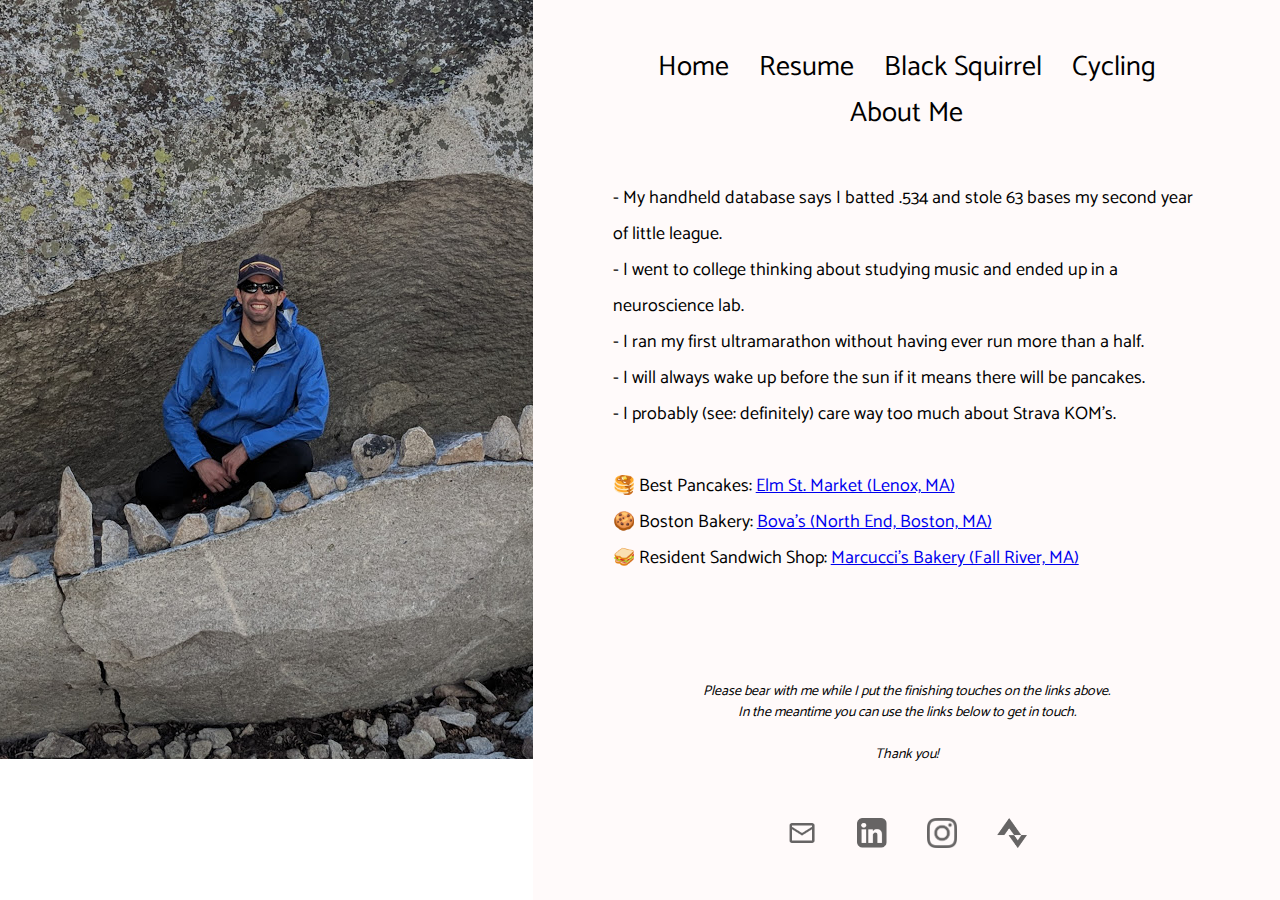
==== bio.html @ ff149ee8 "mobile fixes, link fixes" ====
<html>
<head>
<title>James deMelo - Biography</title>
<meta name="viewport" content="width=device-width, initial-scale=1.0">
<link href='https://fonts.googleapis.com/css?family=Catamaran' rel='stylesheet'>
<link href="styles.css" type="text/css" rel="stylesheet" >
</head>

<body>
<div class="row">
	<div class="col-5 col-m-12 left">
		<!-- This is the left column where the pic goes -->
		<img src="images/jmtshark.jpg" class="img" />
		<!-- The height=100% is the thing that lets it fit screen without scroll bars; the flex shrink above allows it to maintain sizing when adjusting screen size. However it shrinks it beyond repair when belox 600px. Still need a better solution. -->
	</div>

	<div class="col-7 col-m-12 right">
		<div class="navbar">
			<a href="index.html">Home</a>
			<a href="professional.html">Resume</a>
			<a href="blacksquirrel.html">Black&nbsp;Squirrel</a>
			<a href="cycling.html">Cycling</a>
			<a href="bio.html">About&nbsp;Me</a>
		</div>
			<!--
			<div class="headingssub">
				Personal Facts:<p />
			</div>
			-->
		<div class="bodybio">
			- My handheld database says I batted .534 and stole 63 bases my second year of little league.<br />
			- I went to college thinking about studying music and ended up in a neuroscience lab.<br />
			- I ran my first ultramarathon without having ever run more than a half.<br />
			- I will always wake up before the sun if it means there will be pancakes.<br />
			- I probably (see: definitely) care way too much about Strava KOM's.<br /><br />
			🥞 Best Pancakes: <a href="https://goo.gl/maps/KaRKRN7EC112">Elm St. Market (Lenox, MA)</a><br /> 
			🍪 Boston Bakery: <a href="https://goo.gl/maps/CuCxv2SNNc62">Bova's (North End, Boston, MA)</a><br />
			🥪 Resident Sandwich Shop: <a href="https://goo.gl/maps/RQKYXiKhcYQ2">Marcucci's Bakery (Fall River, MA)</a>
		</div>
		<div class="notice">
			Please bear with me while I put the finishing touches on the links above.<br />
			In the meantime you can use the links below to get in touch.<br />
			<br />
			Thank you!
		</div>
		<div class="social">
			<a href="mailto:info@jamesrdemelo.com">
				<img src="images/email.png"></a>
			<a href="https://www.linkedin.com/in/jrdemelo/">
				<img src="images/linkedin.png"></a>
			<a href=https://instagram.com/jrsillythings>
				<img src="images/instagram.png"></a>
			<a href="https://strava.com/athletes/jamescantrun">
				<img src="images/strava4.png"></a>
		</div>
	</div>
</div>
</body>
</html>
---- styles.css ----
* {box-sizing: border-box; }
body {margin: 0 !important; padding: 0 !important; font-family: "Catamaran", "Palatino Linotype", "Book Antiqua", Palatino, serif; }
/* creating the columns for the grid */
@media only screen and (min-width: 769px) {
	.col-1 {width: 8.33%;}
	.col-2 {width: 16.66%;}
	.col-3 {width: 25%;}
	.col-4 {width: 33.33%;}
	.col-5 {width: 41.66%;}
	.col-6 {width: 50%;}
	.col-7 {width: 58.33%;}
	.col-8 {width: 66.66%;}
	.col-9 {width: 75%;}
	.col-10 {width: 83.33%;}
	.col-11 {width: 91.66%;}
	.col-12 {width: 100%;}
	
	.left {float: left; display: flex; background-color: snow; justify-content: center; align-content: center; overflow: hidden; }
	.left img {height: 100%; }
	.leftbs {height: 100%; float: left; display: flex; background-color: snow; justify-content: center; align-items: center; overflow: hidden; }
	.leftbs img {max-height: 450px; max-width: 450px; align-items: center; }
	.right {float: left; display: inline-block; padding: 0% 5% 0% 5%; background-color: snow; justify-content: center; align-items: center; overflow: hidden; }

	.navbar {height: 20%; display: flex; font-size: 28px; flex-wrap: wrap; align-items: center; align-content: center; justify-content: center; text-align: center; }
	.navbar a:link, a:visited {color: black; padding-left: 15px; padding-right: 15px; text-decoration: none; }	
	.navbar a:hover, a:active {color: darkorchid; padding-left: 15px; padding-right: 15px; text-decoration: none; }

	.heading {height: 10%; display: flex; justify-content: center; align-items: center; font-size: 32px; flex-wrap: wrap; color: black; font-weight: normal; }
	.body {height: 50%; display: flex; align-items: center; font-size: 18px; flex-wrap: wrap; color: black line-height: 175%; padding: 0% 2.5% 0% 2.5%;}
	.bodysub {height: 40%; display: flex; justify-content: left; align-items: center; font-size: 18px; flex-wrap: wrap; color: black; line-height: 175%; }
	.bodycyc {height: 40%; display: block; align-items: center; vertical-align: center; font-size: 18px; flex-wrap: wrap; color: black; line-height: 200%; padding: 0% 2.5% 0% 2.5%; }
	.bodybio {height: 50%; display: block; align-items: center; vertical-align: center; font-size: 18px; flex-wrap: wrap; color: black; line-height: 200%; padding: 0% 2.5% 0% 2.5%; }

	.notice {height: 15%; display: flex; font-size: 14px; color: black; font-style: italic; line-height: 150%; align-items:flex-end; justify-content: center; text-align: center; flex-wrap: wrap; }

	.social {height: 15%; display:flex; align-items: center; justify-content: center; text-align: center; }
	.social img {display: flex; padding: 20px 20px 20px 20px; height: 70px; text-align: center; opacity: 0.60; filter: alpha(opacity=60); }
	.social img:hover {opacity: 1.0; filter: alpha(opacity=100); }
	.social a:hover, a:active {padding: 0px 0px 0px 0px; } /*This section here is necessary to overwrite the previous/parent settings for links in this section, otherwise it just goes back and takes the parent settings from the navbar */
}
/* creating the columns for mobile */
@media only screen and (max-width: 768px) {
	.col-m-1 {width: 8.33%;}
	.col-m-2 {width: 16.66%;}
	.col-m-3 {width: 25%;}
	.col-m-4 {width: 33.33%;}
	.col-m-5 {width: 41.66%;}
	.col-m-6 {width: 50%;}
	.col-m-7 {width: 58.33%;}
	.col-m-8 {width: 66.66%;}
	.col-m-9 {width: 75%;}
	.col-m-10 {width: 83.33%;}
	.col-m-11 {width: 91.66%;}
	.col-m-12 {width: 100%;}
	
	.left {display: flex; background-color: snow; justify-content: center; align-items: center; overflow: hidden; }
	.left img {width: 100%; max-height: 280px; object-fit: none; overflow-x: hidden; }
	.leftbs {float: left; display: flex; background-color: snow; justify-content: center; align-items: center; overflow: hidden; }
	.leftbs img {max-height: 280px; align-items: center; }
	.right {float: left; display: inline-block; padding: 2.5% 5% 0% 5%; background-color: snow; justify-content: center; align-items: center; overflow: hidden; }

	.navbar {height: 15%; display: inline-block; font-size: 24px; flex-wrap: wrap; align-items: center; justify-content: center; text-align: center;  }
	.navbar a:link, a:visited {color: black; padding-left: 15px; padding-right: 15px; text-decoration: none; }	
	.navbar a:hover, a:active {color: darkorchid; padding-left: 15px; padding-right: 15px; text-decoration: none; }
	/* Flexbox lets it adjust, align/justify centers everything, flex-wrap allows it to become one column when the page is too small, minwidth doesn't allow it to bleed into one another */

	.heading {height: 10%; display: flex; justify-content: center; align-items: center; font-size: 32px; flex-wrap: wrap; color: black; font-weight: normal; }
	.body {height: 50%; display: inline-table; align-items: center; font-size: 18px; flex-wrap: wrap; color: black line-height: 175%; padding: 2.5% 2.5% 2.5% 2.5%;}

	.notice {height: 15%; display: flex; font-size: 12px; color: black; font-style: italic; line-height: 150%; align-items:flex-end; justify-content: center; text-align: center; flex-wrap: wrap; }

	.social {height: 15%; display: flex; align-items: center; justify-content: center; align-content: center; text-align: center; }
	.social img {padding: 20px 20px 20px 20px; height: 70px; opacity: 0.60; filter: alpha(opacity=60); }
	.social img:hover {opacity: 1.0; filter: alpha(opacity=100); }
	.social a:hover, a:active {padding: 0px 0px 0px 0px; } /*This section here is necessary to overwrite the previous/parent settings for links in this section, otherwise it just goes back and takes the parent settings from the navbar */

}

.row::after {content: ""; clear: both; display: table; }

/* Body of the page here */
.headings {display: block; text-align: left; font-size: 32px; flex-wrap: wrap; color: black; font-weight: normal; line-height: 200%; max-height: 280px}
.headingssub {display: block; text-align: left; font-size: 32px; flex-wrap: wrap; color: black; font-weight: normal; line-height: 200%; max-height: 280px; word-wrap: break-word;}

.bodytextsub {text-align: left; justify-content: left; align-self: center; font-size: 18px; flex-wrap: wrap; color: black; line-height: 175%; }
.bodytextsub img {padding: 10px 20px 10px 20px; height: 300px; text-align: center; }



.flipper {display: inline-block; -moz-transform: scale(-1, 1); -webkit-transform: scale(-1, 1); -o-transform: scale(-1, 1); -ms-transform: scale(-1, 1); transform: scale(-1, 1); }
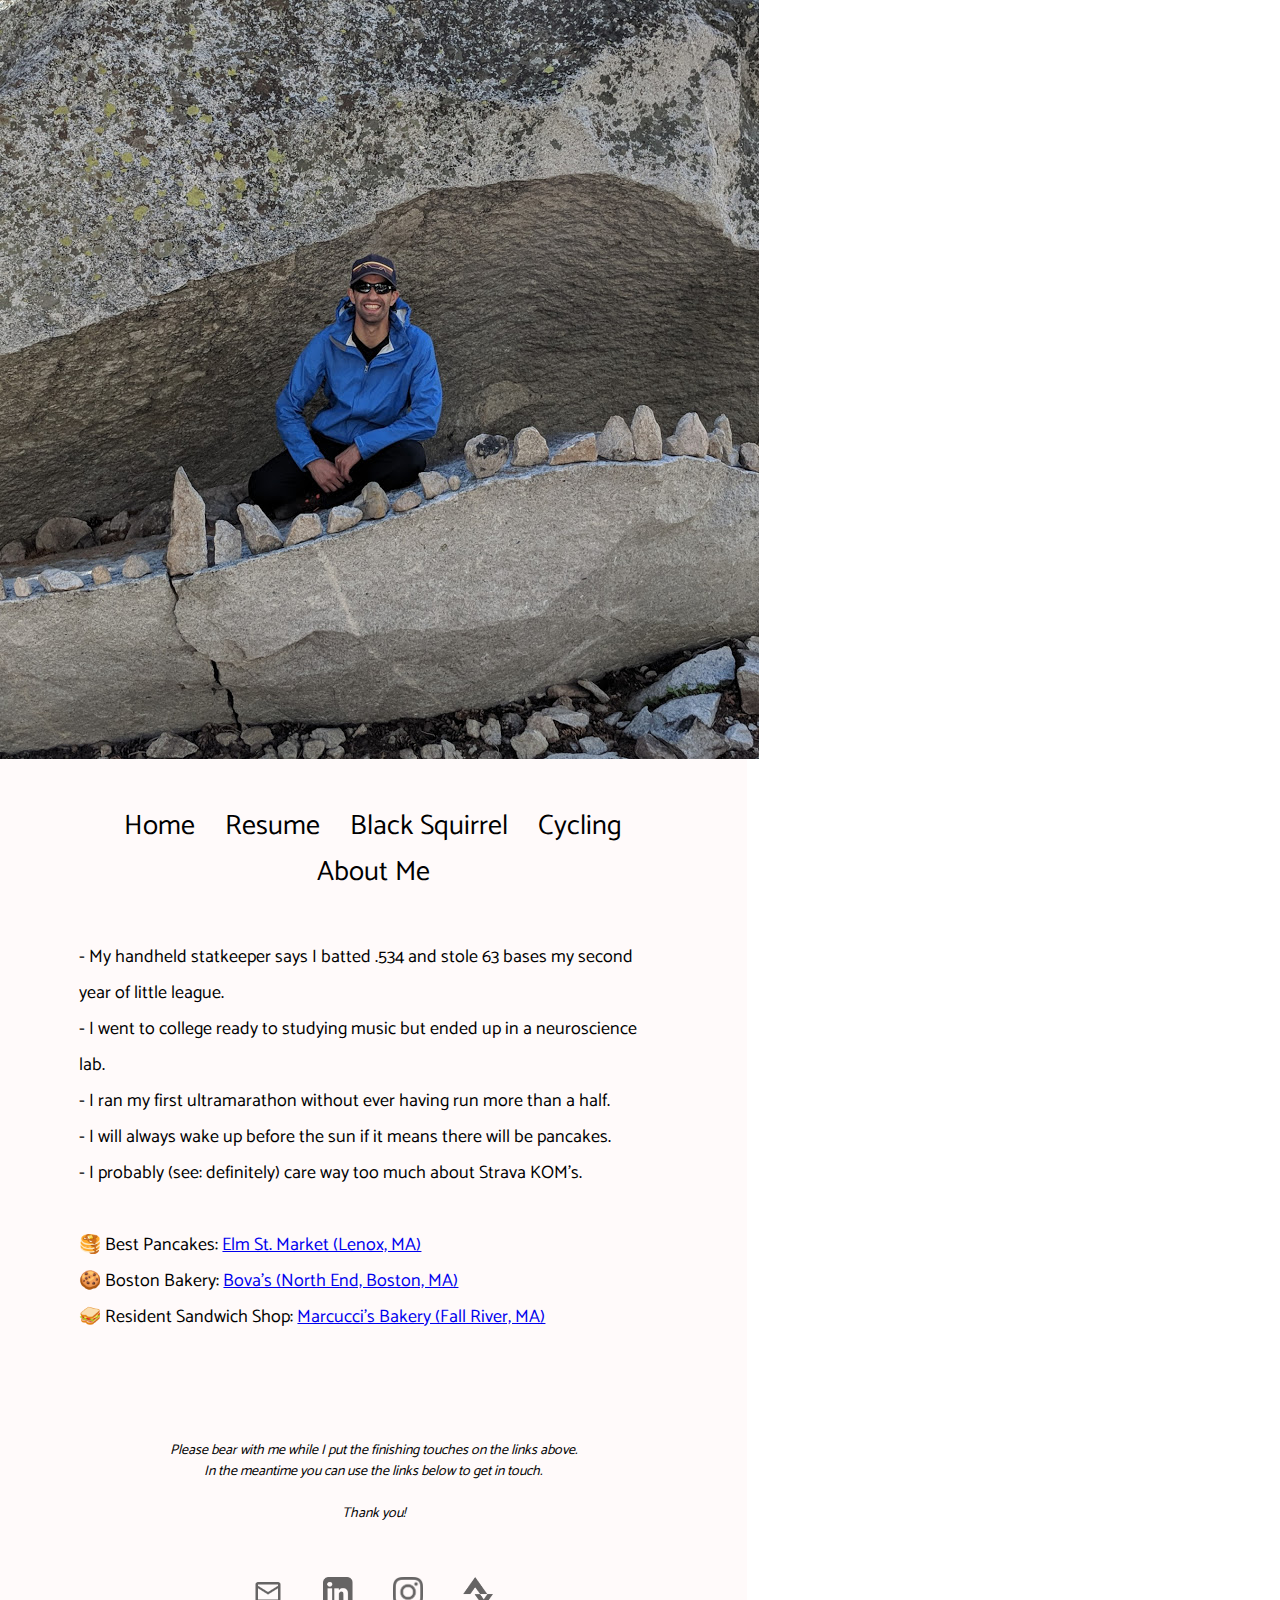
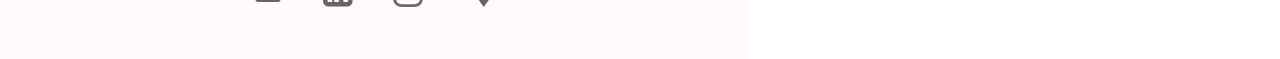
==== commit 723fcd9e: "final mobile v1" ====
--- a/bio.html
+++ b/bio.html
@@ -8,7 +8,7 @@
 
 <body>
 <div class="row">
-	<div class="col-5 col-m-12 left">
+	<div class="col-5 col-m-12 leftbio">
 		<!-- This is the left column where the pic goes -->
 		<img src="images/jmtshark.jpg" class="img" />
 		<!-- The height=100% is the thing that lets it fit screen without scroll bars; the flex shrink above allows it to maintain sizing when adjusting screen size. However it shrinks it beyond repair when belox 600px. Still need a better solution. -->
@@ -28,9 +28,9 @@
 			</div>
 			-->
 		<div class="bodybio">
-			- My handheld database says I batted .534 and stole 63 bases my second year of little league.<br />
-			- I went to college thinking about studying music and ended up in a neuroscience lab.<br />
-			- I ran my first ultramarathon without having ever run more than a half.<br />
+			- My handheld statkeeper says I batted .534 and stole 63 bases my second year of little league.<br />
+			- I went to college ready to studying music but ended up in a neuroscience lab.<br />
+			- I ran my first ultramarathon without ever having run more than a half.<br />
 			- I will always wake up before the sun if it means there will be pancakes.<br />
 			- I probably (see: definitely) care way too much about Strava KOM's.<br /><br />
 			🥞 Best Pancakes: <a href="https://goo.gl/maps/KaRKRN7EC112">Elm St. Market (Lenox, MA)</a><br /> 
--- a/styles.css
+++ b/styles.css
@@ -57,20 +57,28 @@
 	.left img {width: 100%; max-height: 280px; object-fit: none; overflow-x: hidden; }
 	.leftbs {float: left; display: flex; background-color: snow; justify-content: center; align-items: center; overflow: hidden; }
 	.leftbs img {max-height: 280px; align-items: center; }
+	.leftcyc {display: block; background-color: snow; justify-content: center; align-items: center; overflow: hidden; }
+	.leftcyc img {width: 100%; max-height: 280px; object-fit: none; object-position: 44% 12%; overflow-x: hidden; }
+	.leftbio {display: block; background-color: snow; justify-content: center; align-items: center; overflow: hidden; }
+	.leftbio img {width: 100%; max-height: 280px; object-fit: none; object-position: 46% 50%; overflow-x: hidden; }
 	.right {float: left; display: inline-block; padding: 2.5% 5% 0% 5%; background-color: snow; justify-content: center; align-items: center; overflow: hidden; }
 
-	.navbar {height: 15%; display: inline-block; font-size: 24px; flex-wrap: wrap; align-items: center; justify-content: center; text-align: center;  }
+	.navbar {display: block; font-size: 22px; flex-wrap: wrap; align-items: center; justify-content: center; text-align: center; padding-top: 10px; }
 	.navbar a:link, a:visited {color: black; padding-left: 15px; padding-right: 15px; text-decoration: none; }	
 	.navbar a:hover, a:active {color: darkorchid; padding-left: 15px; padding-right: 15px; text-decoration: none; }
 	/* Flexbox lets it adjust, align/justify centers everything, flex-wrap allows it to become one column when the page is too small, minwidth doesn't allow it to bleed into one another */
 
-	.heading {height: 10%; display: flex; justify-content: center; align-items: center; font-size: 32px; flex-wrap: wrap; color: black; font-weight: normal; }
-	.body {height: 50%; display: inline-table; align-items: center; font-size: 18px; flex-wrap: wrap; color: black line-height: 175%; padding: 2.5% 2.5% 2.5% 2.5%;}
+	.heading {height: 10%; display: block; justify-content: center; text-align: center; font-size: 28px; flex-wrap: wrap; color: black; font-weight: normal; padding-top: 5%; }
 
-	.notice {height: 15%; display: flex; font-size: 12px; color: black; font-style: italic; line-height: 150%; align-items:flex-end; justify-content: center; text-align: center; flex-wrap: wrap; }
+	.body {display: flex; align-items: center; font-size: 18px; flex-wrap: wrap; color: black line-height: 175%; padding: 5% 2.5% 2.5% 2.5%;}
+	.bodysub {display: block; align-items: center; font-size: 18px; flex-wrap: wrap; color: black line-height: 175%; padding: 5% 2.5% 2.5% 2.5%;}
+	.bodycyc {display: block; align-items: center; font-size: 18px; flex-wrap: wrap; color: black line-height: 175%; padding: 5% 2.5% 2.5% 2.5%;}
+	.bodybio {display: block; align-items: center; font-size: 18px; flex-wrap: wrap; color: black line-height: 175%; padding: 5% 2.5% 2.5% 2.5%;}
 
-	.social {height: 15%; display: flex; align-items: center; justify-content: center; align-content: center; text-align: center; }
-	.social img {padding: 20px 20px 20px 20px; height: 70px; opacity: 0.60; filter: alpha(opacity=60); }
+	.notice {display: flex; font-size: 12px; color: black; font-style: italic; line-height: 150%; align-items:flex-end; justify-content: center; text-align: center; flex-wrap: wrap; padding-top: 5%; }
+
+	.social {display: flex; align-items: center; justify-content: center; align-content: center; text-align: center; padding-top: 5%; }
+	.social img {padding: 8px 8px 8px 8px; height: 45px; opacity: 0.60; filter: alpha(opacity=60); }
 	.social img:hover {opacity: 1.0; filter: alpha(opacity=100); }
 	.social a:hover, a:active {padding: 0px 0px 0px 0px; } /*This section here is necessary to overwrite the previous/parent settings for links in this section, otherwise it just goes back and takes the parent settings from the navbar */
 
@@ -78,13 +86,13 @@
 
 .row::after {content: ""; clear: both; display: table; }
 
-/* Body of the page here */
+/* Old janky css here
 .headings {display: block; text-align: left; font-size: 32px; flex-wrap: wrap; color: black; font-weight: normal; line-height: 200%; max-height: 280px}
 .headingssub {display: block; text-align: left; font-size: 32px; flex-wrap: wrap; color: black; font-weight: normal; line-height: 200%; max-height: 280px; word-wrap: break-word;}
 
 .bodytextsub {text-align: left; justify-content: left; align-self: center; font-size: 18px; flex-wrap: wrap; color: black; line-height: 175%; }
 .bodytextsub img {padding: 10px 20px 10px 20px; height: 300px; text-align: center; }
-
+ */
 
 
 .flipper {display: inline-block; -moz-transform: scale(-1, 1); -webkit-transform: scale(-1, 1); -o-transform: scale(-1, 1); -ms-transform: scale(-1, 1); transform: scale(-1, 1); }
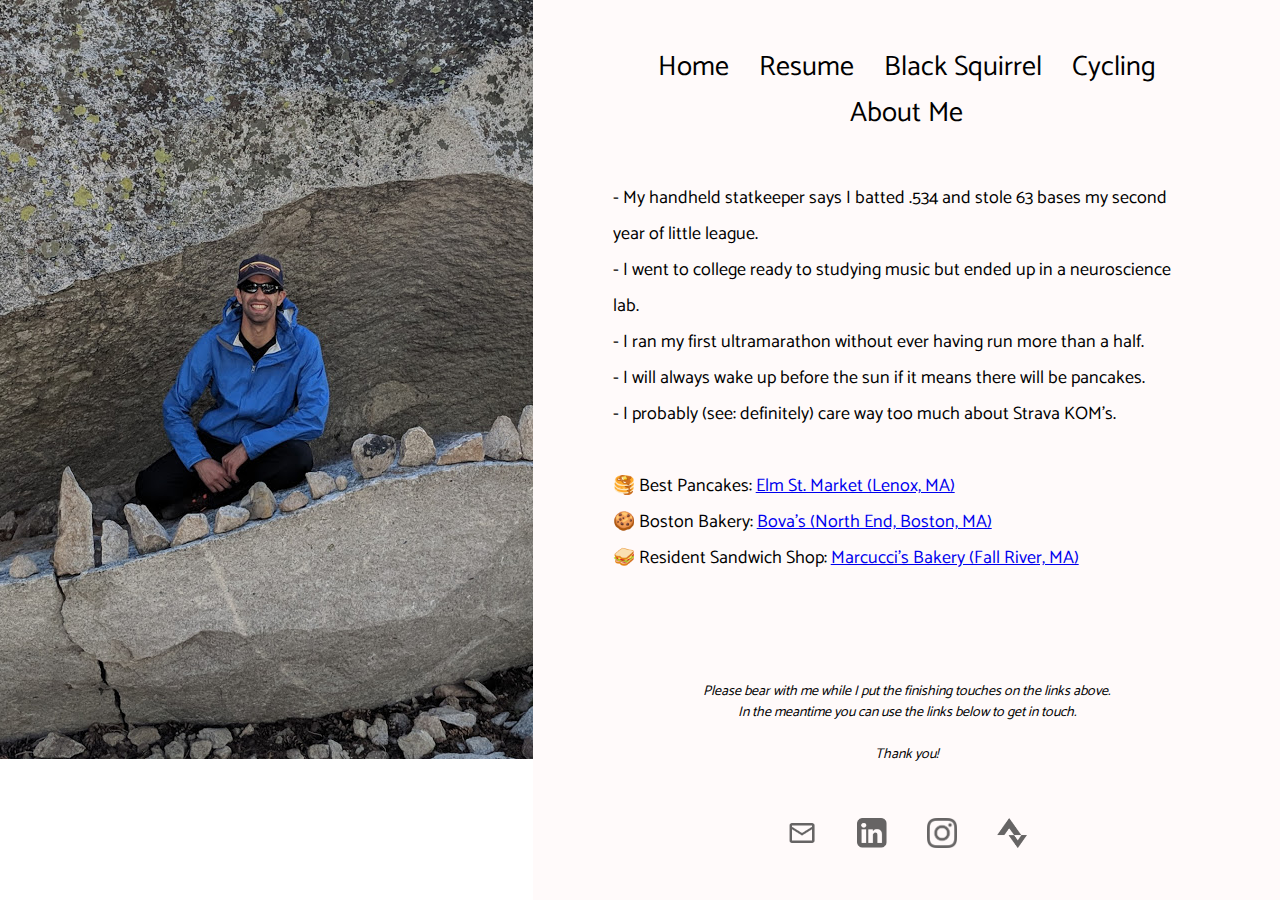
==== commit 24781243: "unbreaking desktop version" ====
--- a/bio.html
+++ b/bio.html
@@ -35,7 +35,7 @@
 			- I probably (see: definitely) care way too much about Strava KOM's.<br /><br />
 			🥞 Best Pancakes: <a href="https://goo.gl/maps/KaRKRN7EC112">Elm St. Market (Lenox, MA)</a><br /> 
 			🍪 Boston Bakery: <a href="https://goo.gl/maps/CuCxv2SNNc62">Bova's (North End, Boston, MA)</a><br />
-			🥪 Resident Sandwich Shop: <a href="https://goo.gl/maps/RQKYXiKhcYQ2">Marcucci's Bakery (Fall River, MA)</a>
+			🥪 Resident Sandwich Shop: <a href="https://goo.gl/maps/RQKYXiKhcYQ2">Marcucci's Bakery (Fall River, MA)</a><br />
 		</div>
 		<div class="notice">
 			Please bear with me while I put the finishing touches on the links above.<br />
--- a/styles.css
+++ b/styles.css
@@ -16,9 +16,13 @@
 	.col-12 {width: 100%;}
 	
 	.left {float: left; display: flex; background-color: snow; justify-content: center; align-content: center; overflow: hidden; }
-	.left img {height: 100%; }
+	.left img {height: 100%; object-fit: cover; }
 	.leftbs {height: 100%; float: left; display: flex; background-color: snow; justify-content: center; align-items: center; overflow: hidden; }
-	.leftbs img {max-height: 450px; max-width: 450px; align-items: center; }
+	.leftbs img {max-height: 450px; max-width: 450px; object-fit: cover; }
+	.leftcyc {float: left; display: flex; background-color: snow; justify-content: center; align-content: center; overflow: hidden; }
+	.leftcyc img {height: 100%; object-fit: cover; }	
+	.leftbio {float: left; display: flex; background-color: snow; justify-content: center; align-content: center; overflow: hidden; }
+	.leftbio img {height: 100%; object-fit: cover; }
 	.right {float: left; display: inline-block; padding: 0% 5% 0% 5%; background-color: snow; justify-content: center; align-items: center; overflow: hidden; }
 
 	.navbar {height: 20%; display: flex; font-size: 28px; flex-wrap: wrap; align-items: center; align-content: center; justify-content: center; text-align: center; }
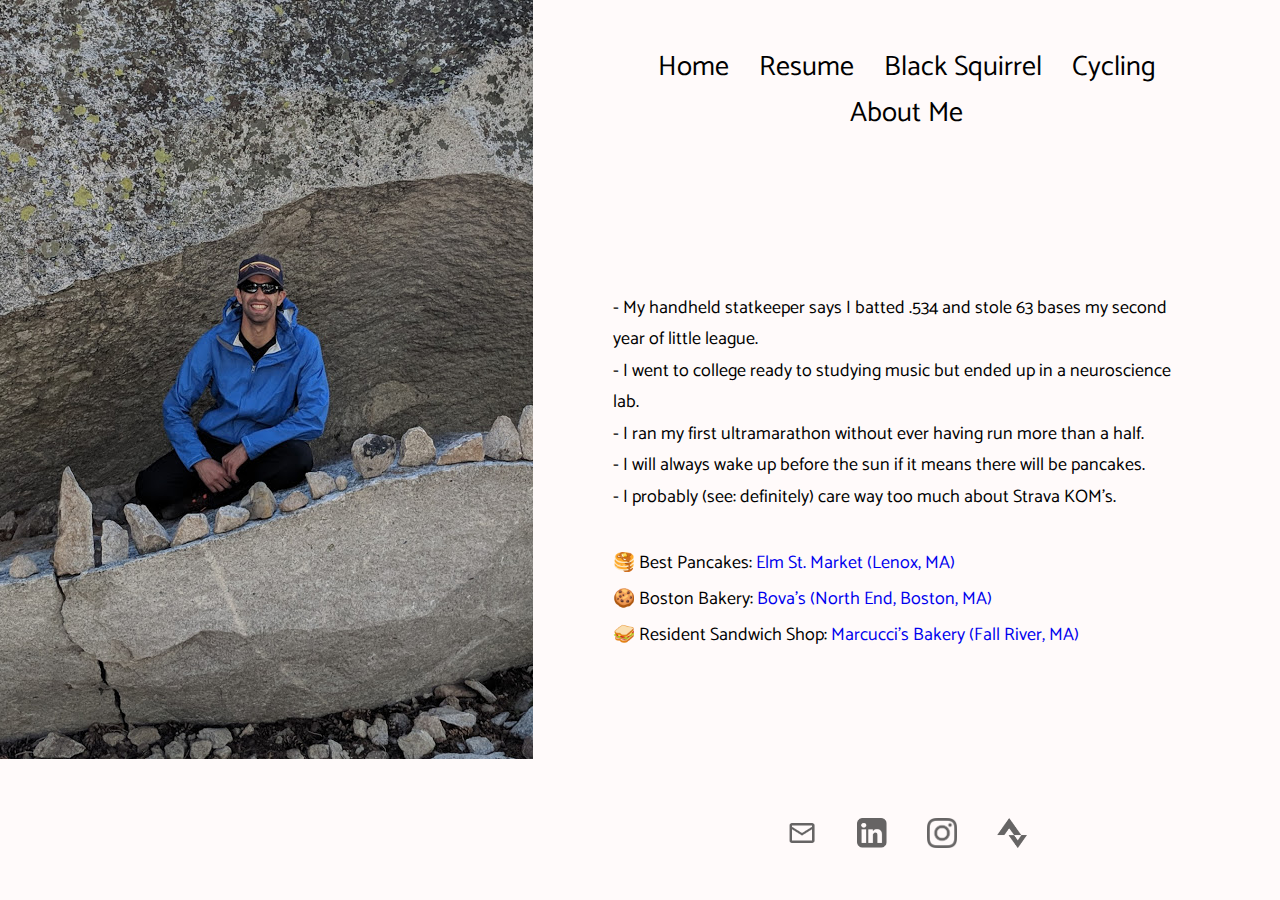
==== commit 0670fa9e: "mobile optimizations" ====
--- a/bio.html
+++ b/bio.html
@@ -33,16 +33,18 @@
 			- I ran my first ultramarathon without ever having run more than a half.<br />
 			- I will always wake up before the sun if it means there will be pancakes.<br />
 			- I probably (see: definitely) care way too much about Strava KOM's.<br /><br />
-			🥞 Best Pancakes: <a href="https://goo.gl/maps/KaRKRN7EC112">Elm St. Market (Lenox, MA)</a><br /> 
+			🥞 Best Pancakes:&nbsp;<a href="https://goo.gl/maps/KaRKRN7EC112">Elm St. Market (Lenox, MA)</a><br />
 			🍪 Boston Bakery: <a href="https://goo.gl/maps/CuCxv2SNNc62">Bova's (North End, Boston, MA)</a><br />
 			🥪 Resident Sandwich Shop: <a href="https://goo.gl/maps/RQKYXiKhcYQ2">Marcucci's Bakery (Fall River, MA)</a><br />
 		</div>
+		<!-- reserved for future notices
 		<div class="notice">
 			Please bear with me while I put the finishing touches on the links above.<br />
 			In the meantime you can use the links below to get in touch.<br />
 			<br />
 			Thank you!
 		</div>
+		-->
 		<div class="social">
 			<a href="mailto:info@jamesrdemelo.com">
 				<img src="images/email.png"></a>
--- a/styles.css
+++ b/styles.css
@@ -30,12 +30,17 @@
 	.navbar a:hover, a:active {color: darkorchid; padding-left: 15px; padding-right: 15px; text-decoration: none; }
 
 	.heading {height: 10%; display: flex; justify-content: center; align-items: center; font-size: 32px; flex-wrap: wrap; color: black; font-weight: normal; }
-	.body {height: 50%; display: flex; align-items: center; font-size: 18px; flex-wrap: wrap; color: black line-height: 175%; padding: 0% 2.5% 0% 2.5%;}
-	.bodysub {height: 40%; display: flex; justify-content: left; align-items: center; font-size: 18px; flex-wrap: wrap; color: black; line-height: 175%; }
-	.bodycyc {height: 40%; display: block; align-items: center; vertical-align: center; font-size: 18px; flex-wrap: wrap; color: black; line-height: 200%; padding: 0% 2.5% 0% 2.5%; }
-	.bodybio {height: 50%; display: block; align-items: center; vertical-align: center; font-size: 18px; flex-wrap: wrap; color: black; line-height: 200%; padding: 0% 2.5% 0% 2.5%; }
+	
+	.body {height: 65%; display: flex; align-items: center; font-size: 18px; flex-wrap: wrap; color: black line-height: 175%; padding: 0% 2.5% 0% 2.5%;}
+	.bodysub {height: 55%; display: flex; justify-content: left; align-items: center; font-size: 18px; flex-wrap: wrap; color: black; line-height: 175%; }
+	.bodysub a {display: contents; }
+	.bodycyc {height: 55%; display: flex; align-items: center; vertical-align: center; font-size: 18px; flex-wrap: wrap; color: black; line-height: 175%; padding: 0% 2.5% 0% 2.5%; }	
+	.bodycyc a {display: contents; line-height: 200%; }
+	.bodybio {height: 65%; display: flex; align-items: center; vertical-align: center; font-size: 18px; flex-wrap: wrap; color: black; line-height: 175%; padding: 0% 2.5% 0% 2.5%; }
+	.bodybio a {display: contents; line-height: 200%; }
 
 	.notice {height: 15%; display: flex; font-size: 14px; color: black; font-style: italic; line-height: 150%; align-items:flex-end; justify-content: center; text-align: center; flex-wrap: wrap; }
+	/* To re-add notices for desktop remove comments in individual files AND SUBTRACT 15% EACH FROM BODY SECTIONS ABOVE */
 
 	.social {height: 15%; display:flex; align-items: center; justify-content: center; text-align: center; }
 	.social img {display: flex; padding: 20px 20px 20px 20px; height: 70px; text-align: center; opacity: 0.60; filter: alpha(opacity=60); }
@@ -76,19 +81,24 @@
 
 	.body {display: flex; align-items: center; font-size: 18px; flex-wrap: wrap; color: black line-height: 175%; padding: 5% 2.5% 2.5% 2.5%;}
 	.bodysub {display: block; align-items: center; font-size: 18px; flex-wrap: wrap; color: black line-height: 175%; padding: 5% 2.5% 2.5% 2.5%;}
+	.bodysub a {display: contents; }
 	.bodycyc {display: block; align-items: center; font-size: 18px; flex-wrap: wrap; color: black line-height: 175%; padding: 5% 2.5% 2.5% 2.5%;}
+	.bodycyc a {line-height: 250%; }
 	.bodybio {display: block; align-items: center; font-size: 18px; flex-wrap: wrap; color: black line-height: 175%; padding: 5% 2.5% 2.5% 2.5%;}
+	.bodybio a {display: block; }
+
 
 	.notice {display: flex; font-size: 12px; color: black; font-style: italic; line-height: 150%; align-items:flex-end; justify-content: center; text-align: center; flex-wrap: wrap; padding-top: 5%; }
+	/* To re-add notices for mobile just remove comments in individual files */
 
 	.social {display: flex; align-items: center; justify-content: center; align-content: center; text-align: center; padding-top: 5%; }
-	.social img {padding: 8px 8px 8px 8px; height: 45px; opacity: 0.60; filter: alpha(opacity=60); }
+	.social img {padding: 18px 18px 18px 18px; height: 64px; opacity: 0.60; filter: alpha(opacity=60); }
 	.social img:hover {opacity: 1.0; filter: alpha(opacity=100); }
 	.social a:hover, a:active {padding: 0px 0px 0px 0px; } /*This section here is necessary to overwrite the previous/parent settings for links in this section, otherwise it just goes back and takes the parent settings from the navbar */
 
 }
-
-.row::after {content: ""; clear: both; display: table; }
+.row {background-color: snow; }
+.row::after {background-color: snow; content: ""; clear: both; display: table; }
 
 /* Old janky css here
 .headings {display: block; text-align: left; font-size: 32px; flex-wrap: wrap; color: black; font-weight: normal; line-height: 200%; max-height: 280px}
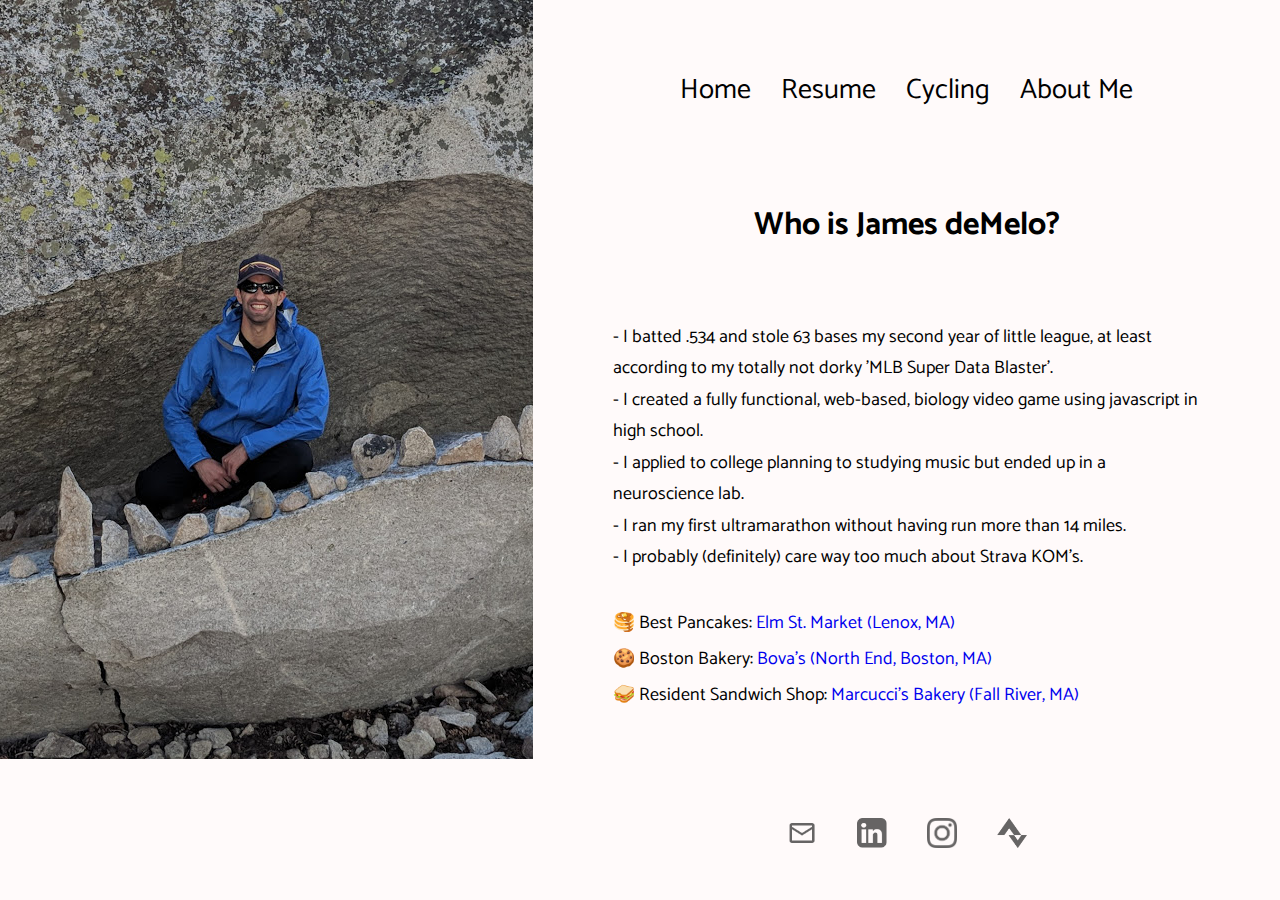
==== commit 413d1ba9: "bsfp editing" ====
--- a/bio.html
+++ b/bio.html
@@ -18,24 +18,22 @@
 		<div class="navbar">
 			<a href="index.html">Home</a>
 			<a href="professional.html">Resume</a>
-			<a href="blacksquirrel.html">Black&nbsp;Squirrel</a>
+			<!-- <a href="blacksquirrel.html">Black&nbsp;Squirrel</a> -->
 			<a href="cycling.html">Cycling</a>
 			<a href="bio.html">About&nbsp;Me</a>
 		</div>
-			<!--
-			<div class="headingssub">
-				Personal Facts:<p />
+			<div class="heading">
+				Who is James deMelo?<p />
 			</div>
-			-->
 		<div class="bodybio">
-			- My handheld statkeeper says I batted .534 and stole 63 bases my second year of little league.<br />
-			- I went to college ready to studying music but ended up in a neuroscience lab.<br />
-			- I ran my first ultramarathon without ever having run more than a half.<br />
-			- I will always wake up before the sun if it means there will be pancakes.<br />
-			- I probably (see: definitely) care way too much about Strava KOM's.<br /><br />
+			- I batted .534 and stole 63 bases my second year of little league, at least according to my totally not dorky 'MLB Super Data Blaster'.<br />
+			- I created a fully functional, web-based, biology video game using javascript in high school.<br />
+			- I applied to college planning to studying music but ended up in a neuroscience lab.<br />
+			- I ran my first ultramarathon without having run more than 14 miles.<br />
+			- I probably (definitely) care way too much about Strava KOM's.<br /><br />
 			🥞 Best Pancakes:&nbsp;<a href="https://goo.gl/maps/KaRKRN7EC112">Elm St. Market (Lenox, MA)</a><br />
-			🍪 Boston Bakery: <a href="https://goo.gl/maps/CuCxv2SNNc62">Bova's (North End, Boston, MA)</a><br />
-			🥪 Resident Sandwich Shop: <a href="https://goo.gl/maps/RQKYXiKhcYQ2">Marcucci's Bakery (Fall River, MA)</a><br />
+			🍪 Boston Bakery:&nbsp;<a href="https://goo.gl/maps/CuCxv2SNNc62">Bova's (North End, Boston, MA)</a><br />
+			🥪 Resident Sandwich Shop:&nbsp;<a href="https://goo.gl/maps/RQKYXiKhcYQ2">Marcucci's Bakery (Fall River, MA)</a><br />
 		</div>
 		<!-- reserved for future notices
 		<div class="notice">
--- a/styles.css
+++ b/styles.css
@@ -27,16 +27,17 @@
 
 	.navbar {height: 20%; display: flex; font-size: 28px; flex-wrap: wrap; align-items: center; align-content: center; justify-content: center; text-align: center; }
 	.navbar a:link, a:visited {color: black; padding-left: 15px; padding-right: 15px; text-decoration: none; }	
-	.navbar a:hover, a:active {color: darkorchid; padding-left: 15px; padding-right: 15px; text-decoration: none; }
+	.navbar a:hover, a:active {color: darkorchid; padding-left: 20px; padding-right: 20px; text-decoration: none; }
+	/* CHANGE BACK TO 15px WHEN YOU RE ADD BSFP - */
 
-	.heading {height: 10%; display: flex; justify-content: center; align-items: center; font-size: 32px; flex-wrap: wrap; color: black; font-weight: normal; }
+	.heading {height: 10%; display: flex; justify-content: center; align-items: center; font-size: 32px; flex-wrap: wrap; color: black; font-weight: bold; }
 	
 	.body {height: 65%; display: flex; align-items: center; font-size: 18px; flex-wrap: wrap; color: black line-height: 175%; padding: 0% 2.5% 0% 2.5%;}
 	.bodysub {height: 55%; display: flex; justify-content: left; align-items: center; font-size: 18px; flex-wrap: wrap; color: black; line-height: 175%; }
-	.bodysub a {display: contents; }
+	.bodysub a {display: contents; line-height: 250%; }
 	.bodycyc {height: 55%; display: flex; align-items: center; vertical-align: center; font-size: 18px; flex-wrap: wrap; color: black; line-height: 175%; padding: 0% 2.5% 0% 2.5%; }	
 	.bodycyc a {display: contents; line-height: 200%; }
-	.bodybio {height: 65%; display: flex; align-items: center; vertical-align: center; font-size: 18px; flex-wrap: wrap; color: black; line-height: 175%; padding: 0% 2.5% 0% 2.5%; }
+	.bodybio {height: 55%; display: flex; align-items: center; vertical-align: center; font-size: 18px; flex-wrap: wrap; color: black; line-height: 175%; padding: 0% 2.5% 0% 2.5%; }
 	.bodybio a {display: contents; line-height: 200%; }
 
 	.notice {height: 15%; display: flex; font-size: 14px; color: black; font-style: italic; line-height: 150%; align-items:flex-end; justify-content: center; text-align: center; flex-wrap: wrap; }
@@ -72,16 +73,16 @@
 	.leftbio img {width: 100%; max-height: 280px; object-fit: none; object-position: 46% 50%; overflow-x: hidden; }
 	.right {float: left; display: inline-block; padding: 2.5% 5% 0% 5%; background-color: snow; justify-content: center; align-items: center; overflow: hidden; }
 
-	.navbar {display: block; font-size: 22px; flex-wrap: wrap; align-items: center; justify-content: center; text-align: center; padding-top: 10px; }
-	.navbar a:link, a:visited {color: black; padding-left: 15px; padding-right: 15px; text-decoration: none; }	
-	.navbar a:hover, a:active {color: darkorchid; padding-left: 15px; padding-right: 15px; text-decoration: none; }
-	/* Flexbox lets it adjust, align/justify centers everything, flex-wrap allows it to become one column when the page is too small, minwidth doesn't allow it to bleed into one another */
+	.navbar {display: block; font-size: 24px; flex-wrap: wrap; align-items: center; justify-content: center; text-align: center; padding-top: 10px; }
+	.navbar a:link, a:visited {color: black; padding-left: 20px; padding-right: 20px; text-decoration: none; }	
+	.navbar a:hover, a:active {color: darkorchid; padding-left: 20px; padding-right: 20px; text-decoration: none; }
+	/* CHANGE BACK TO 15px WHEN YOU RE ADD BSFP - Flexbox lets it adjust, align/justify centers everything, flex-wrap allows it to become one column when the page is too small, minwidth doesn't allow it to bleed into one another */
 
-	.heading {height: 10%; display: block; justify-content: center; text-align: center; font-size: 28px; flex-wrap: wrap; color: black; font-weight: normal; padding-top: 5%; }
+	.heading {height: 10%; display: block; justify-content: center; text-align: center; font-size: 28px; flex-wrap: wrap; color: black; font-weight: bold; padding-top: 5%; }
 
 	.body {display: flex; align-items: center; font-size: 18px; flex-wrap: wrap; color: black line-height: 175%; padding: 5% 2.5% 2.5% 2.5%;}
 	.bodysub {display: block; align-items: center; font-size: 18px; flex-wrap: wrap; color: black line-height: 175%; padding: 5% 2.5% 2.5% 2.5%;}
-	.bodysub a {display: contents; }
+	.bodysub a {display: contents; line-height: 250%; }
 	.bodycyc {display: block; align-items: center; font-size: 18px; flex-wrap: wrap; color: black line-height: 175%; padding: 5% 2.5% 2.5% 2.5%;}
 	.bodycyc a {line-height: 250%; }
 	.bodybio {display: block; align-items: center; font-size: 18px; flex-wrap: wrap; color: black line-height: 175%; padding: 5% 2.5% 2.5% 2.5%;}
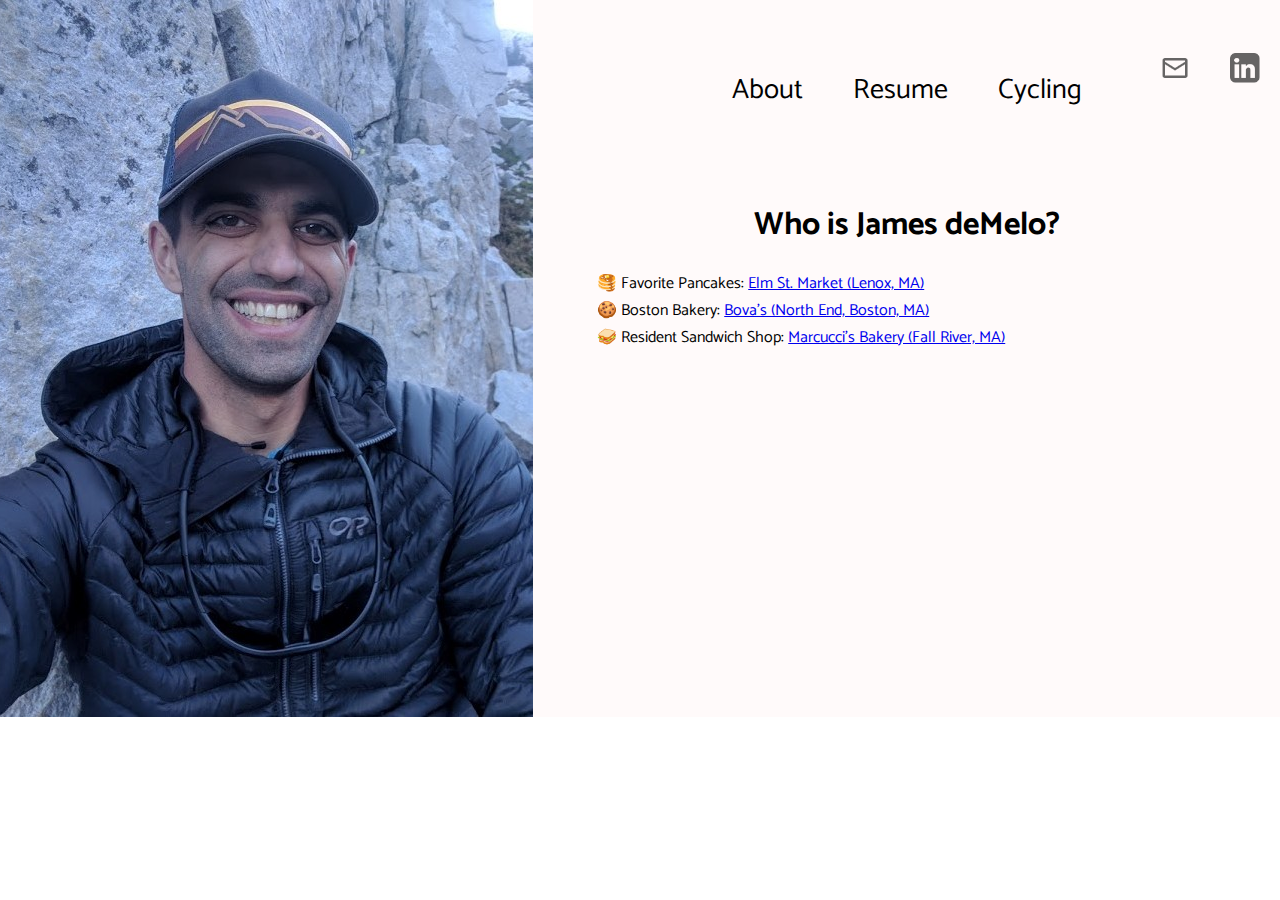
==== commit 7deaf0e5: "Re-org" ====
--- a/bio.html
+++ b/bio.html
@@ -16,25 +16,28 @@
 
 	<div class="col-7 col-m-12 right">
 		<div class="navbar">
-			<a href="index.html">Home</a>
+			<a href="index.html">About</a>
 			<a href="professional.html">Resume</a>
 			<!-- <a href="blacksquirrel.html">Black&nbsp;Squirrel</a> -->
 			<a href="cycling.html">Cycling</a>
-			<a href="bio.html">About&nbsp;Me</a>
+			<!-- <a href="bio.html">About&nbsp;Me</a> -->
 		</div>
+
 			<div class="heading">
 				Who is James deMelo?<p />
 			</div>
+			<!-- holding everyting out for editing 
 		<div class="bodybio">
 			- I batted .534 and stole 63 bases my second year of little league, at least according to my totally not dorky 'MLB Super Data Blaster'.<br />
 			- I created a fully functional, web-based, biology video game using javascript in high school.<br />
 			- I applied to college planning to studying music but ended up in a neuroscience lab.<br />
 			- I ran my first ultramarathon without having run more than 14 miles.<br />
-			- I probably (definitely) care way too much about Strava KOM's.<br /><br />
-			🥞 Best Pancakes:&nbsp;<a href="https://goo.gl/maps/KaRKRN7EC112">Elm St. Market (Lenox, MA)</a><br />
+			- I probably (definitely) care way too much about Strava KOM's.<br /><br /> -->
+			🥞 Favorite Pancakes:&nbsp;<a href="https://goo.gl/maps/KaRKRN7EC112">Elm St. Market (Lenox, MA)</a><br />
 			🍪 Boston Bakery:&nbsp;<a href="https://goo.gl/maps/CuCxv2SNNc62">Bova's (North End, Boston, MA)</a><br />
 			🥪 Resident Sandwich Shop:&nbsp;<a href="https://goo.gl/maps/RQKYXiKhcYQ2">Marcucci's Bakery (Fall River, MA)</a><br />
 		</div>
+
 		<!-- reserved for future notices
 		<div class="notice">
 			Please bear with me while I put the finishing touches on the links above.<br />
--- a/styles.css
+++ b/styles.css
@@ -8,7 +8,7 @@
 	.col-4 {width: 33.33%;}
 	.col-5 {width: 41.66%;}
 	.col-6 {width: 50%;}
-	.col-7 {width: 58.33%;}
+	.col-7 {width: 58.33%;} 
 	.col-8 {width: 66.66%;}
 	.col-9 {width: 75%;}
 	.col-10 {width: 83.33%;}
@@ -20,20 +20,20 @@
 	.leftbs {height: 100%; float: left; display: flex; background-color: snow; justify-content: center; align-items: center; overflow: hidden; }
 	.leftbs img {max-height: 450px; max-width: 450px; object-fit: cover; }
 	.leftcyc {float: left; display: flex; background-color: snow; justify-content: center; align-content: center; overflow: hidden; }
-	.leftcyc img {height: 100%; object-fit: cover; }	
+	.leftcyc img {height: 100%; object-fit: cover; object-position: 44% 50%;}
 	.leftbio {float: left; display: flex; background-color: snow; justify-content: center; align-content: center; overflow: hidden; }
-	.leftbio img {height: 100%; object-fit: cover; }
+	.leftbio img {height: 100%; object-fit: cover; object-position: 44% 60%; }
 	.right {float: left; display: inline-block; padding: 0% 5% 0% 5%; background-color: snow; justify-content: center; align-items: center; overflow: hidden; }
 
 	.navbar {height: 20%; display: flex; font-size: 28px; flex-wrap: wrap; align-items: center; align-content: center; justify-content: center; text-align: center; }
-	.navbar a:link, a:visited {color: black; padding-left: 15px; padding-right: 15px; text-decoration: none; }	
-	.navbar a:hover, a:active {color: darkorchid; padding-left: 20px; padding-right: 20px; text-decoration: none; }
+	.navbar a:link, a:visited {color: black; padding-left: 25px; padding-right: 25px; text-decoration: none; }	
+	.navbar a:hover, a:active {color: darkorchid; padding-left: 25px; padding-right: 25px; text-decoration: none; }
 	/* CHANGE BACK TO 15px WHEN YOU RE ADD BSFP - */
 
 	.heading {height: 10%; display: flex; justify-content: center; align-items: center; font-size: 32px; flex-wrap: wrap; color: black; font-weight: bold; }
 	
 	.body {height: 65%; display: flex; align-items: center; font-size: 18px; flex-wrap: wrap; color: black line-height: 175%; padding: 0% 2.5% 0% 2.5%;}
-	.bodysub {height: 55%; display: flex; justify-content: left; align-items: center; font-size: 18px; flex-wrap: wrap; color: black; line-height: 175%; }
+	.bodysub {height: 55%; display: flex; justify-content: left; align-items: center; font-size: 18px; flex-wrap: wrap; color: black; line-height: 175%;  padding: 0% 2.5% 0% 2.5%; }
 	.bodysub a {display: contents; line-height: 250%; }
 	.bodycyc {height: 55%; display: flex; align-items: center; vertical-align: center; font-size: 18px; flex-wrap: wrap; color: black; line-height: 175%; padding: 0% 2.5% 0% 2.5%; }	
 	.bodycyc a {display: contents; line-height: 200%; }
@@ -68,9 +68,9 @@
 	.leftbs {float: left; display: flex; background-color: snow; justify-content: center; align-items: center; overflow: hidden; }
 	.leftbs img {max-height: 280px; align-items: center; }
 	.leftcyc {display: block; background-color: snow; justify-content: center; align-items: center; overflow: hidden; }
-	.leftcyc img {width: 100%; max-height: 280px; object-fit: none; object-position: 44% 12%; overflow-x: hidden; }
+	.leftcyc img {width: 100%; max-height: 280px; object-fit: none; object-position: 51% 43%; overflow-x: hidden; }
 	.leftbio {display: block; background-color: snow; justify-content: center; align-items: center; overflow: hidden; }
-	.leftbio img {width: 100%; max-height: 280px; object-fit: none; object-position: 46% 50%; overflow-x: hidden; }
+	.leftbio img {width: 100%; max-height: 280px; object-fit: none; object-position: 48% 26%; overflow-x: hidden; }
 	.right {float: left; display: inline-block; padding: 2.5% 5% 0% 5%; background-color: snow; justify-content: center; align-items: center; overflow: hidden; }
 
 	.navbar {display: block; font-size: 24px; flex-wrap: wrap; align-items: center; justify-content: center; text-align: center; padding-top: 10px; }
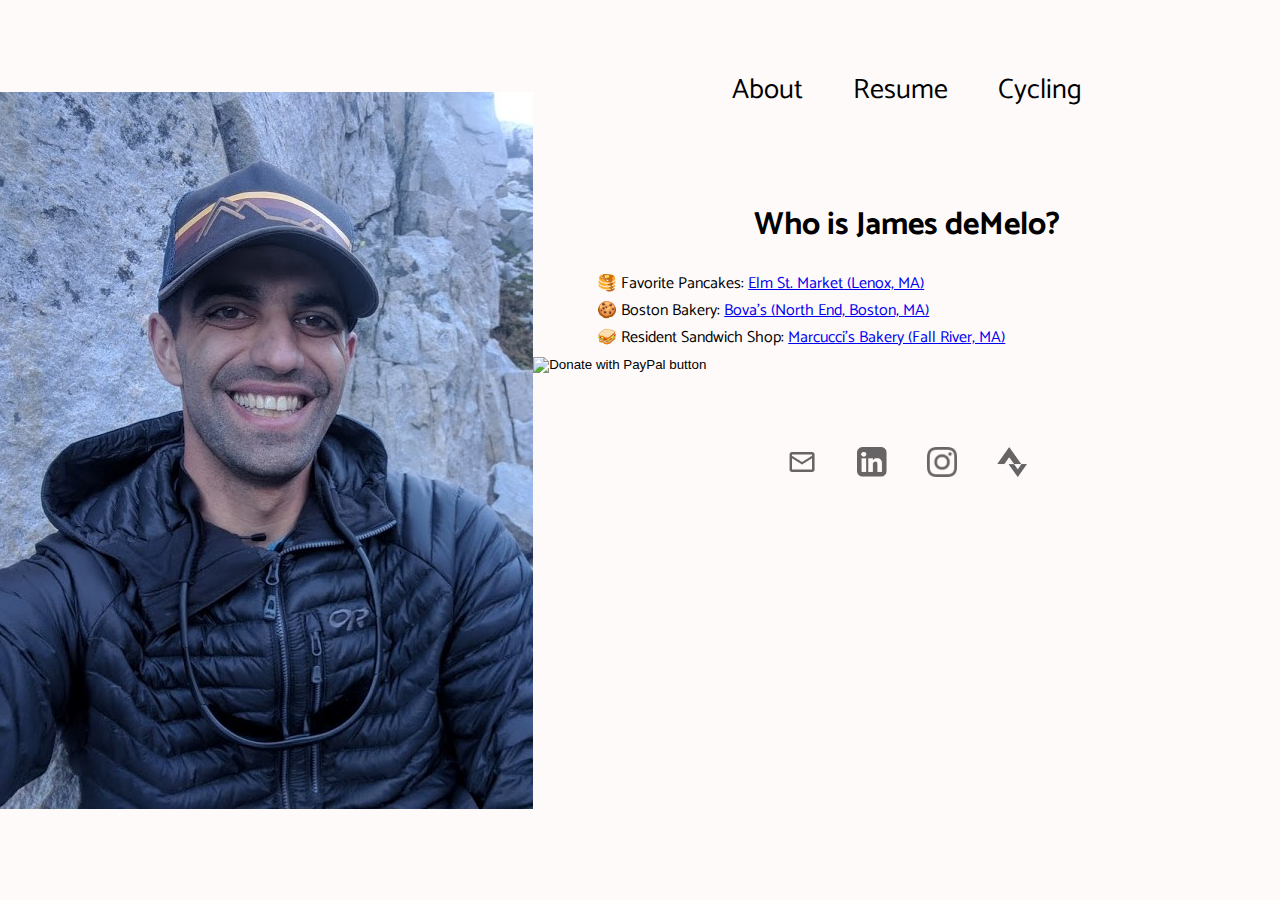
==== commit 144d06b0: "Update bio.html" ====
--- a/bio.html
+++ b/bio.html
@@ -37,7 +37,13 @@
 			🍪 Boston Bakery:&nbsp;<a href="https://goo.gl/maps/CuCxv2SNNc62">Bova's (North End, Boston, MA)</a><br />
 			🥪 Resident Sandwich Shop:&nbsp;<a href="https://goo.gl/maps/RQKYXiKhcYQ2">Marcucci's Bakery (Fall River, MA)</a><br />
 		</div>
-
+		<div class="paypaltest">
+			<form action="https://www.paypal.com/donate" method="post" target="_top">
+				<input type="hidden" name="hosted_button_id" value="VZDG3XS7KDUME" />
+				<input type="image" src="https://www.paypalobjects.com/en_US/i/btn/btn_donate_LG.gif" border="0" name="submit" title="PayPal - The safer, easier way to pay online!" alt="Donate with PayPal button" />
+				<img alt="" border="0" src="https://www.paypal.com/en_US/i/scr/pixel.gif" width="1" height="1" />
+			</form>
+		</div>	
 		<!-- reserved for future notices
 		<div class="notice">
 			Please bear with me while I put the finishing touches on the links above.<br />
--- a/styles.css
+++ b/styles.css
@@ -1,5 +1,5 @@
 * {box-sizing: border-box; }
-body {margin: 0 !important; padding: 0 !important; font-family: "Catamaran", "Palatino Linotype", "Book Antiqua", Palatino, serif; }
+body {margin: 0 !important; padding: 0 !important; font-family: "Catamaran","Palatino Linotype", "Book Antiqua", Palatino, sans-serif; }
 /* creating the columns for the grid */
 @media only screen and (min-width: 769px) {
 	.col-1 {width: 8.33%;}
@@ -15,14 +15,14 @@
 	.col-11 {width: 91.66%;}
 	.col-12 {width: 100%;}
 	
-	.left {float: left; display: flex; background-color: snow; justify-content: center; align-content: center; overflow: hidden; }
-	.left img {height: 100%; object-fit: cover; }
-	.leftbs {height: 100%; float: left; display: flex; background-color: snow; justify-content: center; align-items: center; overflow: hidden; }
+	.left {float: left; display: grid; height: 100%; background-color: snow; justify-content: center; align-content: center; overflow: hidden; }
+	.left img {object-fit: cover; }
+	.leftbs {height: 100%; float: left; display: grid; background-color: snow; justify-content: center; align-items: center; overflow: hidden; }
 	.leftbs img {max-height: 450px; max-width: 450px; object-fit: cover; }
-	.leftcyc {float: left; display: flex; background-color: snow; justify-content: center; align-content: center; overflow: hidden; }
-	.leftcyc img {height: 100%; object-fit: cover; object-position: 44% 50%;}
-	.leftbio {float: left; display: flex; background-color: snow; justify-content: center; align-content: center; overflow: hidden; }
-	.leftbio img {height: 100%; object-fit: cover; object-position: 44% 60%; }
+	.leftcyc {float: left; display: inline-flex; height: 100%; background-color: snow; justify-content: center; align-content: center; overflow: hidden; }
+	.leftcyc img {height: auto; object-fit: contain; object-position: 50% 70%;}
+	.leftbio {float: left; display: grid; height: 100%; background-color: snow; justify-content: center; align-content: center; overflow: hidden; }
+	.leftbio img {object-fit: cover; object-position: 44% 60%; }
 	.right {float: left; display: inline-block; padding: 0% 5% 0% 5%; background-color: snow; justify-content: center; align-items: center; overflow: hidden; }
 
 	.navbar {height: 20%; display: flex; font-size: 28px; flex-wrap: wrap; align-items: center; align-content: center; justify-content: center; text-align: center; }
@@ -31,7 +31,9 @@
 	/* CHANGE BACK TO 15px WHEN YOU RE ADD BSFP - */
 
 	.heading {height: 10%; display: flex; justify-content: center; align-items: center; font-size: 32px; flex-wrap: wrap; color: black; font-weight: bold; }
-	
+	.headingc19 {height: 30%; display: flex; justify-content: center; align-items: center; font-size: 48px; flex-wrap: wrap; color: red; font-weight: bold; text-align: center; font-family: Catamaran Black; }
+
+
 	.body {height: 65%; display: flex; align-items: center; font-size: 18px; flex-wrap: wrap; color: black line-height: 175%; padding: 0% 2.5% 0% 2.5%;}
 	.bodysub {height: 55%; display: flex; justify-content: left; align-items: center; font-size: 18px; flex-wrap: wrap; color: black; line-height: 175%;  padding: 0% 2.5% 0% 2.5%; }
 	.bodysub a {display: contents; line-height: 250%; }
@@ -39,6 +41,8 @@
 	.bodycyc a {display: contents; line-height: 200%; }
 	.bodybio {height: 55%; display: flex; align-items: center; vertical-align: center; font-size: 18px; flex-wrap: wrap; color: black; line-height: 175%; padding: 0% 2.5% 0% 2.5%; }
 	.bodybio a {display: contents; line-height: 200%; }
+	.bodyc19 {height: 55%; display: flex; align-items: center; vertical-align: top; font-size: 24px; flex-wrap: wrap; color: black; line-height: 150%; padding: 0% 2.5% 0% 2.5%; }
+	.bodyc19 a {width: 100%; display: contents; line-height: 400%; text-align: center; }
 
 	.notice {height: 15%; display: flex; font-size: 14px; color: black; font-style: italic; line-height: 150%; align-items:flex-end; justify-content: center; text-align: center; flex-wrap: wrap; }
 	/* To re-add notices for desktop remove comments in individual files AND SUBTRACT 15% EACH FROM BODY SECTIONS ABOVE */
@@ -68,7 +72,7 @@
 	.leftbs {float: left; display: flex; background-color: snow; justify-content: center; align-items: center; overflow: hidden; }
 	.leftbs img {max-height: 280px; align-items: center; }
 	.leftcyc {display: block; background-color: snow; justify-content: center; align-items: center; overflow: hidden; }
-	.leftcyc img {width: 100%; max-height: 280px; object-fit: none; object-position: 51% 43%; overflow-x: hidden; }
+	.leftcyc img {width: 100%; max-height: 280px; object-fit: none; object-position: 47% 8%; overflow-x: hidden; }
 	.leftbio {display: block; background-color: snow; justify-content: center; align-items: center; overflow: hidden; }
 	.leftbio img {width: 100%; max-height: 280px; object-fit: none; object-position: 48% 26%; overflow-x: hidden; }
 	.right {float: left; display: inline-block; padding: 2.5% 5% 0% 5%; background-color: snow; justify-content: center; align-items: center; overflow: hidden; }
@@ -79,6 +83,7 @@
 	/* CHANGE BACK TO 15px WHEN YOU RE ADD BSFP - Flexbox lets it adjust, align/justify centers everything, flex-wrap allows it to become one column when the page is too small, minwidth doesn't allow it to bleed into one another */
 
 	.heading {height: 10%; display: block; justify-content: center; text-align: center; font-size: 28px; flex-wrap: wrap; color: black; font-weight: bold; padding-top: 5%; }
+	.headingc19 {height: 30%; display: flex; justify-content: center; align-items: center; font-size: 28px; flex-wrap: wrap; color: red; font-weight: bold; text-align: center; font-family: Catamaran Black; }
 
 	.body {display: flex; align-items: center; font-size: 18px; flex-wrap: wrap; color: black line-height: 175%; padding: 5% 2.5% 2.5% 2.5%;}
 	.bodysub {display: block; align-items: center; font-size: 18px; flex-wrap: wrap; color: black line-height: 175%; padding: 5% 2.5% 2.5% 2.5%;}
@@ -87,6 +92,9 @@
 	.bodycyc a {line-height: 250%; }
 	.bodybio {display: block; align-items: center; font-size: 18px; flex-wrap: wrap; color: black line-height: 175%; padding: 5% 2.5% 2.5% 2.5%;}
 	.bodybio a {display: block; }
+	.photocredits a {display: block; color: gray; font-size: 14px; }
+	.bodyc19 {height: 55%; display: flex; align-items: top; justify-content: center; flex-direction: column; font-size: 18px; flex-wrap: wrap; color: black; line-height: 150%; padding: 0% 2.5% 0% 2.5%; }
+	.bodyc19 a {width: 100%; display: contents; line-height: 400%; text-align: center; }
 
 
 	.notice {display: flex; font-size: 12px; color: black; font-style: italic; line-height: 150%; align-items:flex-end; justify-content: center; text-align: center; flex-wrap: wrap; padding-top: 5%; }
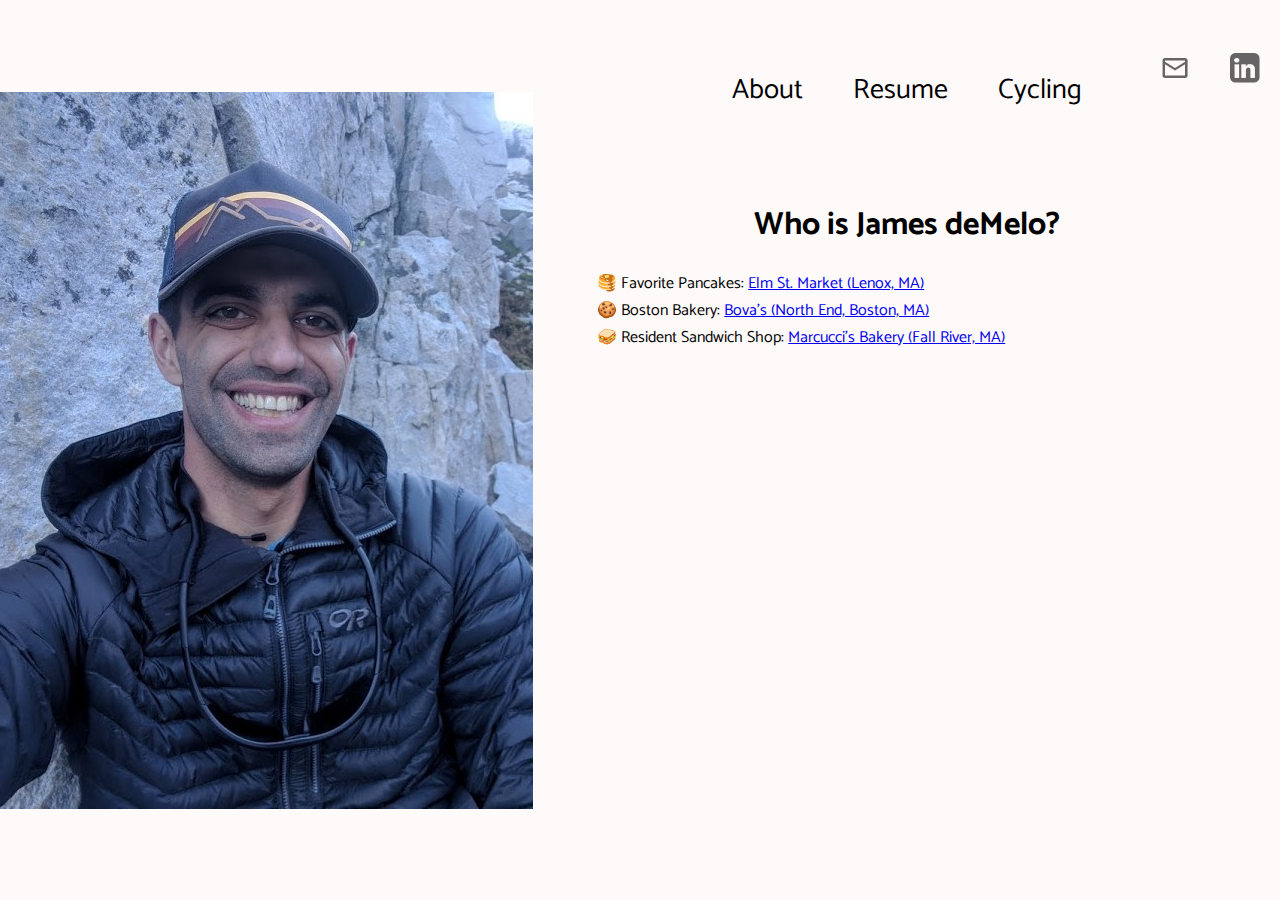
==== commit 31be4b98: "Update bio.html" ====
--- a/bio.html
+++ b/bio.html
@@ -37,13 +37,7 @@
 			🍪 Boston Bakery:&nbsp;<a href="https://goo.gl/maps/CuCxv2SNNc62">Bova's (North End, Boston, MA)</a><br />
 			🥪 Resident Sandwich Shop:&nbsp;<a href="https://goo.gl/maps/RQKYXiKhcYQ2">Marcucci's Bakery (Fall River, MA)</a><br />
 		</div>
-		<div class="paypaltest">
-			<form action="https://www.paypal.com/donate" method="post" target="_top">
-				<input type="hidden" name="hosted_button_id" value="VZDG3XS7KDUME" />
-				<input type="image" src="https://www.paypalobjects.com/en_US/i/btn/btn_donate_LG.gif" border="0" name="submit" title="PayPal - The safer, easier way to pay online!" alt="Donate with PayPal button" />
-				<img alt="" border="0" src="https://www.paypal.com/en_US/i/scr/pixel.gif" width="1" height="1" />
-			</form>
-		</div>	
+
 		<!-- reserved for future notices
 		<div class="notice">
 			Please bear with me while I put the finishing touches on the links above.<br />
